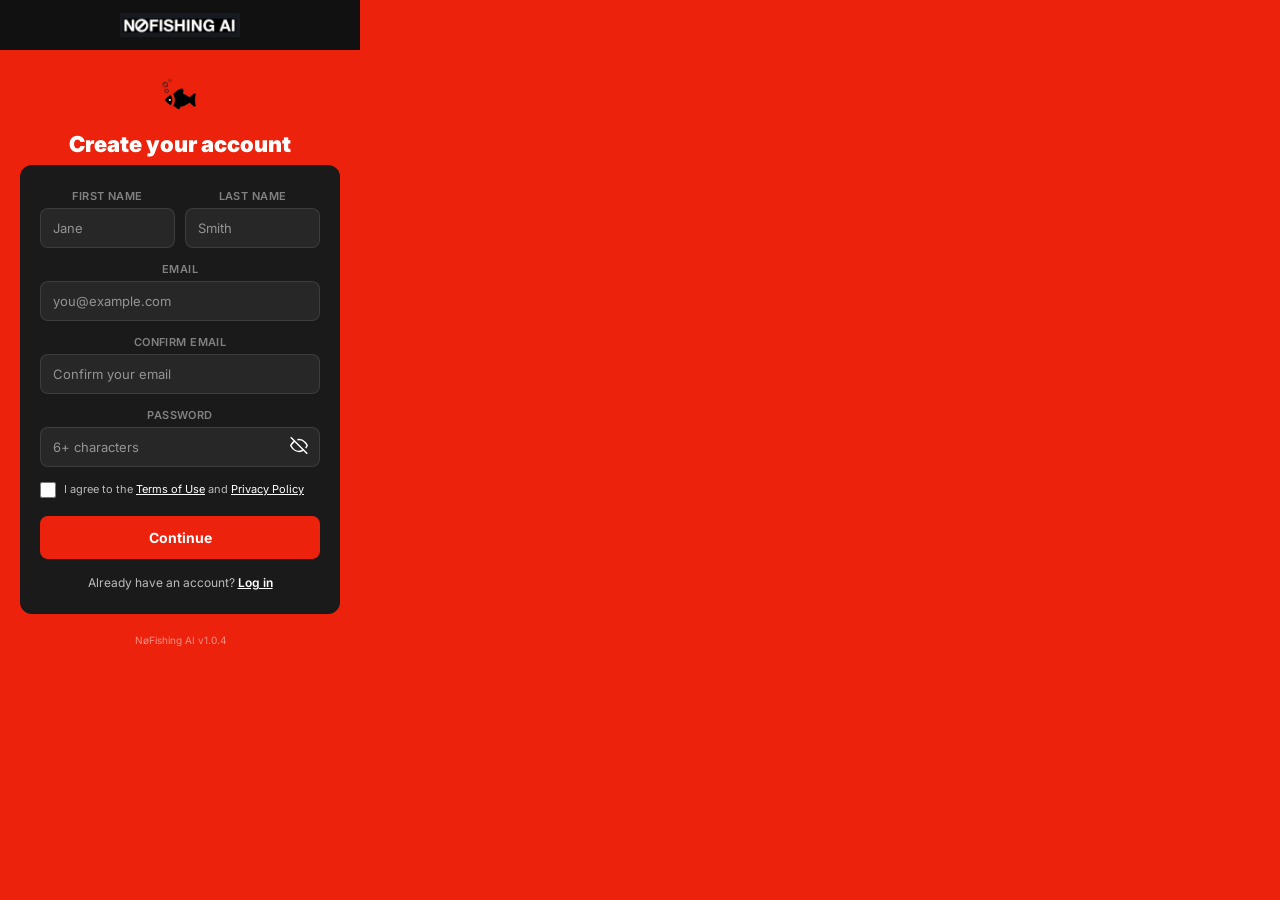
==== popup.html @ d05dd6f0 "Bump version to 1.0.4" ====
<!DOCTYPE html>
<html lang="en">
<head>
<meta charset="UTF-8"/>
<meta name="viewport" content="width=device-width, initial-scale=1.0"/>
<title>NøFishing AI</title>
<style>
@import url('https://fonts.googleapis.com/css2?family=Inter:wght@400;500;600;700;800;900&display=swap');

* { margin: 0; padding: 0; box-sizing: border-box; }

body {
  width: 360px;
  font-family: 'Inter', -apple-system, BlinkMacSystemFont, sans-serif;
  -webkit-font-smoothing: antialiased;
  background: #EC220C;
  color: #111111;
}

/* ── Views ── */
.view { display: none; }
.view.active { display: block; }

/* ── Shared black header ── */
.popup-header {
  width: 100%;
  height: 50px;
  background: #111111;
  display: flex;
  align-items: center;
  justify-content: center;
}

/* ── Shared body ── */
.screen-body {
  padding: 24px 20px;
  text-align: center;
  background: #EC220C;
}

.screen-fish {
  width: 80px;
  height: auto;
  display: block;
  margin: 0 auto 12px;
}

.screen-title {
  font-size: 22px;
  font-weight: 900;
  color: #ffffff;
  margin-bottom: 8px;
}

.screen-sub {
  font-size: 13px;
  color: rgba(255,255,255,0.7);
  line-height: 1.6;
  margin-bottom: 20px;
  max-width: 320px;
  margin-left: auto;
  margin-right: auto;
}

.screen-footer {
  font-size: 10px;
  color: rgba(255,255,255,0.5);
  margin-top: 20px;
}

/* ── Auth card ── */
.auth-card {
  background: #1a1a1a;
  border-radius: 12px;
  padding: 24px 20px;
  margin-bottom: 16px;
}

.auth-row {
  display: flex;
  gap: 10px;
}

.auth-row .auth-field { flex: 1; }

.auth-field {
  margin-bottom: 14px;
}

.auth-field label {
  display: block;
  font-size: 11px;
  font-weight: 600;
  color: rgba(255,255,255,0.45);
  margin-bottom: 5px;
  text-transform: uppercase;
  letter-spacing: 0.04em;
}

.auth-field input {
  width: 100%;
  padding: 11px 12px;
  background: rgba(255,255,255,0.06);
  border: 1px solid rgba(255,255,255,0.1);
  border-radius: 8px;
  color: #ffffff;
  font-family: 'Inter', sans-serif;
  font-size: 13px;
  transition: border-color 0.2s;
}

.auth-field input::placeholder { color: rgba(255,255,255,0.5); }

#view-welcome input { color: #ffffff !important; }
#view-welcome input::placeholder { color: rgba(255,255,255,0.5) !important; }

.password-wrap {
  position: relative;
}

.password-wrap input {
  padding-right: 40px;
}

.password-toggle {
  position: absolute;
  right: 10px;
  top: 50%;
  transform: translateY(-50%);
  background: none;
  border: none;
  color: rgba(255,255,255,0.5);
  font-size: 16px;
  cursor: pointer;
  padding: 2px;
  line-height: 1;
}

.password-toggle:hover { color: #ffffff; }

.auth-field input:focus { outline: none; border-color: #EC220C; }
.auth-field input.input-error { border-color: #EC220C !important; }

.field-error {
  font-size: 10px;
  color: #EC220C;
  margin-top: 3px;
  display: none;
}

.field-error.show { display: block; }

.auth-checkbox {
  display: flex;
  align-items: flex-start;
  gap: 8px;
  margin-bottom: 18px;
}

.auth-checkbox input[type="checkbox"] {
  width: 16px;
  height: 16px;
  margin-top: 1px;
  flex-shrink: 0;
  accent-color: #EC220C;
}

.auth-checkbox label {
  font-size: 11px;
  color: rgba(255,255,255,0.7);
  line-height: 1.5;
  cursor: pointer;
}

.auth-checkbox label a {
  color: #ffffff;
  text-decoration: underline;
}

.auth-checkbox-error {
  font-size: 10px;
  color: #EC220C;
  margin-top: -12px;
  margin-bottom: 14px;
  display: none;
}

.auth-checkbox-error.show { display: block; }

.error-banner {
  font-size: 11px;
  color: #EC220C;
  background: rgba(236,34,12,0.06);
  border: 1px solid rgba(236,34,12,0.15);
  border-radius: 8px;
  padding: 10px 14px;
  margin-bottom: 14px;
  text-align: center;
  display: none;
}

.error-banner.show { display: block; }

.auth-btn {
  display: block;
  width: 100%;
  padding: 13px 16px;
  background: #EC220C;
  color: #ffffff;
  border: none;
  border-radius: 8px;
  font-family: 'Inter', sans-serif;
  font-size: 14px;
  font-weight: 700;
  cursor: pointer;
  transition: opacity 0.15s;
}

.auth-btn:hover { opacity: 0.9; }
.auth-btn:disabled { opacity: 0.5; cursor: not-allowed; }

.auth-switch {
  text-align: center;
  font-size: 12px;
  color: rgba(255,255,255,0.7);
  margin-top: 16px;
}

.auth-switch button {
  background: none;
  border: none;
  color: #ffffff;
  text-decoration: underline;
  font-family: 'Inter', sans-serif;
  font-size: 12px;
  font-weight: 600;
  cursor: pointer;
}

/* ── Plan cards ── */
.plan-cards {
  display: flex;
  gap: 10px;
  margin-bottom: 16px;
}

.plan-card {
  flex: 1;
  background: #1a1a1a;
  border-radius: 12px;
  padding: 18px 12px;
  text-align: center;
  position: relative;
}

.plan-card-badge {
  position: absolute;
  top: -10px;
  left: 50%;
  transform: translateX(-50%);
  font-size: 9px;
  font-weight: 700;
  background: #EC220C;
  color: #ffffff;
  padding: 2px 8px;
  border-radius: 4px;
  white-space: nowrap;
}

.plan-card-label {
  font-size: 10px;
  font-weight: 700;
  color: rgba(255,255,255,0.4);
  text-transform: uppercase;
  letter-spacing: 0.06em;
  margin-bottom: 6px;
}

.plan-card-price {
  font-size: 24px;
  font-weight: 900;
  color: #ffffff;
  line-height: 1;
  margin-bottom: 3px;
}

.plan-card-price sup {
  font-size: 12px;
  vertical-align: top;
  font-weight: 700;
}

.plan-card-period {
  font-size: 10px;
  color: rgba(255,255,255,0.4);
  margin-bottom: 12px;
}

.plan-card-features {
  list-style: none;
  padding: 0;
  margin: 0 0 14px;
  text-align: left;
}

.plan-card-features li {
  font-size: 10px;
  color: rgba(255,255,255,0.7);
  padding: 2px 0 2px 12px;
  position: relative;
  line-height: 1.5;
}

.plan-card-features li::before {
  content: '';
  position: absolute;
  left: 0;
  top: 50%;
  transform: translateY(-50%);
  width: 4px;
  height: 4px;
  border-radius: 50%;
  background: #EC220C;
}

.plan-card-btn {
  display: block;
  width: 100%;
  padding: 10px;
  background: #ffffff;
  color: #111111;
  border: none;
  border-radius: 8px;
  font-family: 'Inter', sans-serif;
  font-size: 12px;
  font-weight: 700;
  cursor: pointer;
  transition: opacity 0.15s;
}

.plan-card-btn:hover { opacity: 0.9; }
.plan-card-btn.selected { background: #EC220C; color: #ffffff; }

/* ── Waiting button ── */
.btn-waiting {
  display: block;
  width: 100%;
  padding: 14px 16px;
  background: #ffffff;
  color: #111111;
  border: none;
  border-radius: 8px;
  font-family: 'Inter', sans-serif;
  font-size: 14px;
  font-weight: 700;
  cursor: pointer;
  transition: opacity 0.15s;
}

.btn-waiting:hover { opacity: 0.9; }

.device-limit-error {
  display: none;
  background: rgba(236,34,12,0.1);
  border: 1px solid #EC220C;
  border-radius: 10px;
  padding: 16px;
  margin-top: 16px;
  text-align: center;
}
.device-limit-error.show { display: block; }
.device-limit-error p {
  font-size: 12px;
  color: rgba(255,255,255,0.8);
  line-height: 1.6;
  margin-bottom: 12px;
}
.device-limit-error .btn-manage-devices {
  display: block;
  width: 100%;
  padding: 12px 16px;
  background: #EC220C;
  color: #ffffff;
  border: none;
  border-radius: 8px;
  font-family: 'Inter', sans-serif;
  font-size: 13px;
  font-weight: 700;
  cursor: pointer;
  transition: opacity 0.15s;
}
.device-limit-error .btn-manage-devices:hover { opacity: 0.9; }

/* ── VIEW: Active / Protection Status ── */
.active-header {
  width: 100%;
  height: 50px;
  background: #111111;
  display: flex;
  align-items: center;
  justify-content: space-between;
  padding: 0 16px;
}

.active-header-gear {
  background: none;
  border: none;
  font-size: 20px;
  color: #ffffff;
  cursor: pointer;
  padding: 4px;
  line-height: 1;
}

.active-header-gear:hover { opacity: 0.7; }

.active-body {
  padding: 24px 20px;
  text-align: center;
  background: #EC220C;
}

.active-status-text {
  font-size: 22px;
  font-weight: 900;
  color: #111111;
  letter-spacing: 3px;
  margin-bottom: 20px;
}

.active-stats {
  display: flex;
  gap: 8px;
  margin-bottom: 16px;
}

.active-stat-box {
  flex: 1;
  background: #3a3a3a;
  border-radius: 10px;
  padding: 18px 12px;
  text-align: center;
  border: 1px solid rgba(255,255,255,0.08);
  box-shadow: 0 4px 12px rgba(0,0,0,0.3);
}

.active-stat-num {
  font-size: 32px;
  font-weight: 900;
  color: #ffffff;
  line-height: 1;
  margin-bottom: 6px;
}

.active-stat-label {
  font-size: 9px;
  font-weight: 700;
  color: rgba(255,255,255,0.4);
  text-transform: uppercase;
  letter-spacing: 0.06em;
}

.active-msg {
  font-size: 12px;
  color: #ffffff;
  margin-bottom: 16px;
}

.guard-fish-container {
  width: 100%;
  height: 70px;
  background: #EC220C;
  overflow: hidden;
  position: relative;
}

.guard-fish-img {
  width: 60px;
  height: auto;
  position: absolute;
  bottom: 10px;
  left: 0;
  animation: swim 6s linear infinite;
}

@keyframes swim {
  0%    { left: 0; transform: scaleX(-1); }
  50%   { left: calc(100% - 60px); transform: scaleX(-1); }
  50.1% { left: calc(100% - 60px); transform: scaleX(1); }
  100%  { left: 0; transform: scaleX(1); }
}

.active-footer {
  margin-top: 16px;
  font-size: 10px;
  color: rgba(255,255,255,0.3);
}

/* ── VIEW: Settings ── */
.settings-header {
  width: 100%;
  height: 50px;
  background: #111111;
  display: flex;
  align-items: center;
  justify-content: center;
  position: relative;
  padding: 0 16px;
}

.settings-back {
  position: absolute;
  left: 16px;
  background: none;
  border: none;
  color: #ffffff;
  font-family: 'Inter', sans-serif;
  font-size: 13px;
  font-weight: 600;
  cursor: pointer;
}

.settings-back:hover { opacity: 0.7; }

.settings-body {
  padding: 20px;
  background: #111111;
}

.settings-section-label {
  font-size: 10px;
  font-weight: 700;
  color: #ffffff;
  text-transform: uppercase;
  letter-spacing: 0.06em;
  margin-bottom: 10px;
}

.settings-card {
  background: #3a3a3a;
  border-radius: 10px;
  padding: 14px 16px;
  margin-bottom: 16px;
  border: 1px solid #333333;
}

.settings-row {
  display: flex;
  justify-content: space-between;
  align-items: center;
  padding: 6px 0;
}

.settings-row-label {
  font-size: 12px;
  font-weight: 600;
  color: rgba(255,255,255,0.45);
}

.settings-row-value {
  font-size: 12px;
  color: #ffffff;
  font-weight: 500;
}

.settings-row-value.status-active {
  color: #22C55E;
  font-weight: 700;
}

.toggle-switch {
  position: relative;
  width: 40px;
  height: 22px;
  flex-shrink: 0;
}
.toggle-switch input {
  opacity: 0;
  width: 0;
  height: 0;
}
.toggle-slider {
  position: absolute;
  cursor: pointer;
  top: 0; left: 0; right: 0; bottom: 0;
  background: #555;
  border-radius: 11px;
  transition: background 0.2s;
}
.toggle-slider::before {
  content: '';
  position: absolute;
  width: 16px;
  height: 16px;
  left: 3px;
  bottom: 3px;
  background: #fff;
  border-radius: 50%;
  transition: transform 0.2s;
}
.toggle-switch input:checked + .toggle-slider {
  background: #22C55E;
}
.toggle-switch input:checked + .toggle-slider::before {
  transform: translateX(18px);
}

/* ── QR Scanner ── */
.btn-qr-scan {
  display: block;
  width: 100%;
  padding: 12px 16px;
  background: #3a3a3a;
  color: #ffffff;
  border: 1px solid rgba(255,255,255,0.1);
  border-radius: 10px;
  font-family: 'Inter', sans-serif;
  font-size: 13px;
  font-weight: 700;
  cursor: pointer;
  transition: background 0.15s;
  margin-bottom: 12px;
  letter-spacing: 0.02em;
}
.btn-qr-scan:hover { background: #4a4a4a; }

#qr-scanner-container {
  display: none;
  background: #222;
  border-radius: 10px;
  padding: 16px;
  margin-bottom: 12px;
  border: 1px solid rgba(255,255,255,0.1);
  text-align: center;
}
#qr-scanner-container.active { display: block; }

#qr-video {
  width: 100%;
  max-height: 200px;
  border-radius: 8px;
  background: #000;
  object-fit: cover;
}

#qr-result {
  font-size: 12px;
  line-height: 1.6;
  margin-top: 10px;
  padding: 10px 12px;
  border-radius: 8px;
  word-break: break-all;
  display: none;
}
#qr-result.show { display: block; }
#qr-result.safe { background: rgba(34,197,94,0.15); color: #22C55E; }
#qr-result.warning { background: rgba(245,158,11,0.15); color: #F59E0B; }
#qr-result.danger { background: rgba(236,34,12,0.15); color: #EC220C; }

.btn-qr-stop {
  display: inline-block;
  padding: 8px 20px;
  background: #EC220C;
  color: #ffffff;
  border: none;
  border-radius: 8px;
  font-family: 'Inter', sans-serif;
  font-size: 12px;
  font-weight: 700;
  cursor: pointer;
  margin-top: 10px;
  transition: opacity 0.15s;
}
.btn-qr-stop:hover { opacity: 0.9; }

.settings-logout {
  display: block;
  width: 100%;
  padding: 14px 16px;
  background: #EC220C;
  color: #ffffff;
  border: none;
  border-radius: 8px;
  font-family: 'Inter', sans-serif;
  font-size: 14px;
  font-weight: 700;
  cursor: pointer;
  transition: opacity 0.15s;
  margin-top: 8px;
}

.settings-logout:hover { opacity: 0.9; }

.settings-cancel {
  display: block;
  text-align: center;
  margin-top: 14px;
  font-size: 11px;
  color: rgba(255,255,255,0.35);
  text-decoration: none;
  font-family: 'Inter', sans-serif;
}

.settings-cancel:hover { color: rgba(255,255,255,0.55); }

.hidden { display: none !important; }
</style>
</head>
<body>

<!-- ══════════════════════════════════════════ -->
<!-- VIEW: Welcome / Signup                    -->
<!-- ══════════════════════════════════════════ -->
<div id="view-welcome" class="view active">
  <div class="popup-header">
    <img src="icons/logo.png" alt="NøFishing AI" style="height:24px;width:auto;"/>
  </div>
  <div class="screen-body">
    <img src="icons/nofishing-ai-bubbles.gif" alt="NøFishing AI" class="screen-fish"/>
    <div class="screen-title">Create your account</div>

    <div class="auth-card">
      <form id="signup-form" novalidate>
        <div class="auth-row">
          <div class="auth-field">
            <label for="s-first">First Name</label>
            <input id="s-first" type="text" placeholder="Jane"/>
            <div class="field-error" id="err-s-first"></div>
          </div>
          <div class="auth-field">
            <label for="s-last">Last Name</label>
            <input id="s-last" type="text" placeholder="Smith"/>
            <div class="field-error" id="err-s-last"></div>
          </div>
        </div>

        <div class="auth-field">
          <label for="s-email">Email</label>
          <input id="s-email" type="email" placeholder="you@example.com"/>
          <div class="field-error" id="err-s-email"></div>
        </div>

        <div class="auth-field">
          <label for="s-confirm-email">Confirm Email</label>
          <input id="s-confirm-email" type="email" placeholder="Confirm your email"/>
          <div class="field-error" id="err-s-confirm-email"></div>
        </div>

        <div class="auth-field">
          <label for="s-password">Password</label>
          <div class="password-wrap">
            <input id="s-password" type="password" placeholder="6+ characters"/>
            <button type="button" class="password-toggle" id="btn-toggle-password" title="Show password"><svg id="eye-icon" width="18" height="18" viewBox="0 0 24 24" fill="none" stroke="#ffffff" stroke-width="2"><path d="M17.94 17.94A10.07 10.07 0 0 1 12 20c-7 0-11-8-11-8a18.45 18.45 0 0 1 5.06-5.94"/><path d="M9.9 4.24A9.12 9.12 0 0 1 12 4c7 0 11 8 11 8a18.5 18.5 0 0 1-2.16 3.19"/><line x1="1" y1="1" x2="23" y2="23"/></svg></button>
          </div>
          <div class="field-error" id="err-s-password"></div>
        </div>

        <div class="auth-checkbox" id="terms-container">
          <input type="checkbox" id="s-terms"/>
          <label for="s-terms">I agree to the <a href="https://nofishing.ai/terms" target="_blank">Terms of Use</a> and <a href="https://nofishing.ai/privacy" target="_blank">Privacy Policy</a></label>
        </div>
        <div class="auth-checkbox-error" id="err-s-terms">You must agree to the terms</div>

        <div class="error-banner" id="signup-error-banner"></div>
        <button type="submit" class="auth-btn" id="btn-signup-submit">Continue</button>
      </form>

      <div class="auth-switch">Already have an account? <button id="btn-go-login">Log in</button></div>
    </div>

    <div class="screen-footer">NøFishing AI v1.0.4</div>
  </div>
</div>

<!-- ══════════════════════════════════════════ -->
<!-- VIEW: Plan Selection                      -->
<!-- ══════════════════════════════════════════ -->
<div id="view-plan" class="view">
  <div class="popup-header">
    <img src="icons/logo.png" alt="NøFishing AI" style="height:24px;width:auto;"/>
  </div>
  <div class="screen-body">
    <div class="screen-title">Choose Your Plan</div>
    <p class="screen-sub">Cancel anytime. No hidden fees.</p>

    <div class="plan-cards">
      <div class="plan-card">
        <div class="plan-card-label">Monthly</div>
        <div class="plan-card-price"><sup>$</sup>4.99</div>
        <div class="plan-card-period">/month</div>
        <ul class="plan-card-features">
          <li>AI-powered phishing detection</li>
          <li>Real-time website analysis</li>
          <li>Automatic link scanning</li>
          <li>Continuous AI updates</li>
          <li>Zero configuration</li>
          <li>Runs silently 24/7</li>
          <li>Blocks ads & trackers</li>
          <li>Mobile link & QR scanner</li>
        </ul>
        <button class="plan-card-btn" id="btn-plan-monthly">Select Monthly</button>
      </div>
      <div class="plan-card">
        <span class="plan-card-badge">BEST VALUE</span>
        <div class="plan-card-label">Yearly</div>
        <div class="plan-card-price"><sup>$</sup>49.99</div>
        <div class="plan-card-period">/year — save 17%</div>
        <ul class="plan-card-features">
          <li>AI-powered phishing detection</li>
          <li>Real-time website analysis</li>
          <li>Automatic link scanning</li>
          <li>Continuous AI updates</li>
          <li>Zero configuration</li>
          <li>Runs silently 24/7</li>
          <li>Blocks ads & trackers</li>
          <li>Mobile link & QR scanner</li>
        </ul>
        <button class="plan-card-btn" id="btn-plan-yearly">Select Yearly</button>
      </div>
    </div>

    <div class="screen-footer">NøFishing AI v1.0.4</div>
  </div>
</div>

<!-- ══════════════════════════════════════════ -->
<!-- VIEW: Waiting for Payment                 -->
<!-- ══════════════════════════════════════════ -->
<div id="view-waiting" class="view">
  <div class="popup-header">
    <img src="icons/logo.png" alt="NøFishing AI" style="height:24px;width:auto;"/>
  </div>
  <div class="screen-body">
    <img src="icons/nofishing-ai-bubbles.gif" alt="NøFishing AI" class="screen-fish"/>
    <div class="screen-title">Full Protection — One Step Away</div>
    <p class="screen-sub">Complete your payment in the browser tab to activate your protection.</p>
    <button class="btn-waiting" id="btn-open-payment">Complete My Protection &rarr;</button>

    <div class="device-limit-error" id="device-limit-error">
      <p>Device limit reached. You already have 2 devices registered. Remove a device to activate this one.</p>
      <button class="btn-manage-devices" id="btn-manage-devices">Manage Devices</button>
    </div>

    <div class="screen-footer">NøFishing AI v1.0.4</div>
  </div>
</div>

<!-- ══════════════════════════════════════════ -->
<!-- VIEW: Login                               -->
<!-- ══════════════════════════════════════════ -->
<div id="view-login" class="view">
  <div class="popup-header">
    <img src="icons/logo.png" alt="NøFishing AI" style="height:24px;width:auto;"/>
  </div>
  <div class="screen-body">
    <img src="icons/nofishing-ai-bubbles.gif" alt="NøFishing AI" class="screen-fish"/>
    <div class="screen-title">Welcome back</div>
    <p class="screen-sub">Sign in to activate your protection.</p>

    <div class="auth-card">
      <form id="login-form" novalidate>
        <div class="error-banner" id="login-error-banner"></div>

        <div class="auth-field">
          <label for="l-email">Email</label>
          <input id="l-email" type="email" placeholder="you@example.com"/>
          <div class="field-error" id="err-l-email"></div>
        </div>

        <div class="auth-field">
          <label for="l-password">Password</label>
          <div class="password-wrap">
            <input id="l-password" type="password" placeholder="Your password"/>
            <button type="button" class="password-toggle" id="btn-toggle-login-password" title="Show password"><svg id="eye-icon-login" width="18" height="18" viewBox="0 0 24 24" fill="none" stroke="#ffffff" stroke-width="2"><path d="M17.94 17.94A10.07 10.07 0 0 1 12 20c-7 0-11-8-11-8a18.45 18.45 0 0 1 5.06-5.94"/><path d="M9.9 4.24A9.12 9.12 0 0 1 12 4c7 0 11 8 11 8a18.5 18.5 0 0 1-2.16 3.19"/><line x1="1" y1="1" x2="23" y2="23"/></svg></button>
          </div>
          <div class="field-error" id="err-l-password"></div>
        </div>

        <div style="text-align:center;margin-bottom:14px;">
          <a href="https://nofishing.ai/reset-password" target="_blank" style="font-size:11px;color:rgba(255,255,255,0.5);text-decoration:none;font-family:'Inter',sans-serif;">Forgot your password?</a>
        </div>

        <button type="submit" class="auth-btn" id="btn-login-submit">Log in</button>
      </form>

      <div class="auth-switch">Don't have an account? <button id="btn-go-signup">Sign up</button></div>
    </div>

    <div class="screen-footer">NøFishing AI v1.0.4</div>
  </div>
</div>

<!-- ══════════════════════════════════════════ -->
<!-- VIEW: Active / Protection Status          -->
<!-- ══════════════════════════════════════════ -->
<div id="view-active" class="view">
  <div class="active-header">
    <img src="icons/logo.png" alt="NøFishing AI" style="height:24px;width:auto;"/>
    <button class="active-header-gear" id="btn-open-settings">&#9881;</button>
  </div>
  <div class="active-body">
    <div class="guard-fish-container">
      <img src="icons/nofishing-ai-bubbles.gif" alt="Guard fish" class="guard-fish-img"/>
    </div>
    <div class="active-status-text" style="color:#ffffff;">AI PROTECTED</div>
    <div class="active-stats">
      <div class="active-stat-box">
        <div class="active-stat-num" id="stat-sites">0</div>
        <div class="active-stat-label">Sites Safe</div>
      </div>
      <div class="active-stat-box">
        <div class="active-stat-num" id="stat-threats">0</div>
        <div class="active-stat-label">Threats Blocked</div>
      </div>
      <div class="active-stat-box">
        <div class="active-stat-num" id="stat-ads">0</div>
        <div class="active-stat-label">Trackers Stopped</div>
      </div>
    </div>
    <div class="active-msg">NøFishing AI is running silently, protecting you.</div>
    <img src="icons/fish-no-symbol-red.png" style="width:80px;height:80px;display:block;margin:0 auto 24px auto;">
    <div class="active-footer">NøFishing AI v1.0.4</div>
  </div>
</div>

<!-- ══════════════════════════════════════════ -->
<!-- VIEW: Settings                            -->
<!-- ══════════════════════════════════════════ -->
<div id="view-settings" class="view">
  <div class="settings-header">
    <button class="settings-back" id="btn-settings-back">&#8592; Back</button>
    <img src="icons/logo.png" alt="NøFishing AI" style="height:24px;width:auto;"/>
  </div>
  <div class="settings-body">
    <div class="settings-section-label">Account</div>
    <div class="settings-card">
      <div class="settings-row">
        <span class="settings-row-label">Email</span>
        <span class="settings-row-value" id="settings-email">—</span>
      </div>
      <div class="settings-row">
        <span class="settings-row-label">Plan</span>
        <span class="settings-row-value" id="settings-plan">—</span>
      </div>
      <div class="settings-row">
        <span class="settings-row-label">Protected since</span>
        <span class="settings-row-value" id="settings-member-since">—</span>
      </div>
      <div class="settings-row">
        <span class="settings-row-label">License</span>
        <span class="settings-row-value" id="settings-license">—</span>
      </div>
      <div class="settings-row">
        <span class="settings-row-label">Coverage</span>
        <span class="settings-row-value" id="settings-coverage">—</span>
      </div>
    </div>

    <div class="settings-section-label">Protection</div>
    <div class="settings-card">
      <div class="settings-row">
        <span class="settings-row-label">Status</span>
        <span class="settings-row-value status-active"><span style="display:inline-block;width:8px;height:8px;border-radius:50%;background:#22C55E;margin-right:6px;vertical-align:middle;"></span>Active</span>
      </div>
      <div class="settings-row">
        <span class="settings-row-label">Days protected</span>
        <span class="settings-row-value" id="settings-days">—</span>
      </div>
      <div class="settings-row">
        <span class="settings-row-label">Sites scanned</span>
        <span class="settings-row-value" id="settings-sites">0</span>
      </div>
      <div class="settings-row">
        <span class="settings-row-label">Threats blocked</span>
        <span class="settings-row-value" id="settings-threats">0</span>
      </div>
    </div>

    <div class="settings-section-label">Content Blocking</div>
    <div class="settings-card">
      <div class="settings-row">
        <span class="settings-row-label">Block Ads & Trackers</span>
        <label class="toggle-switch">
          <input type="checkbox" id="toggle-content-blocking" checked />
          <span class="toggle-slider"></span>
        </label>
      </div>
      <div class="settings-row">
        <span class="settings-row-label">Trackers stopped (total)</span>
        <span class="settings-row-value" id="settings-blocked-count">0</span>
      </div>
    </div>

    <button class="settings-logout" id="btn-logout">Log Out</button>
    <a href="mailto:hello@nofishing.ai?subject=Cancel Subscription" class="settings-cancel">Cancel subscription</a>
  </div>
</div>

<script src="supabase.js"></script>
<script src="jsqr.js"></script>
<script src="popup.js"></script>
</body>
</html>
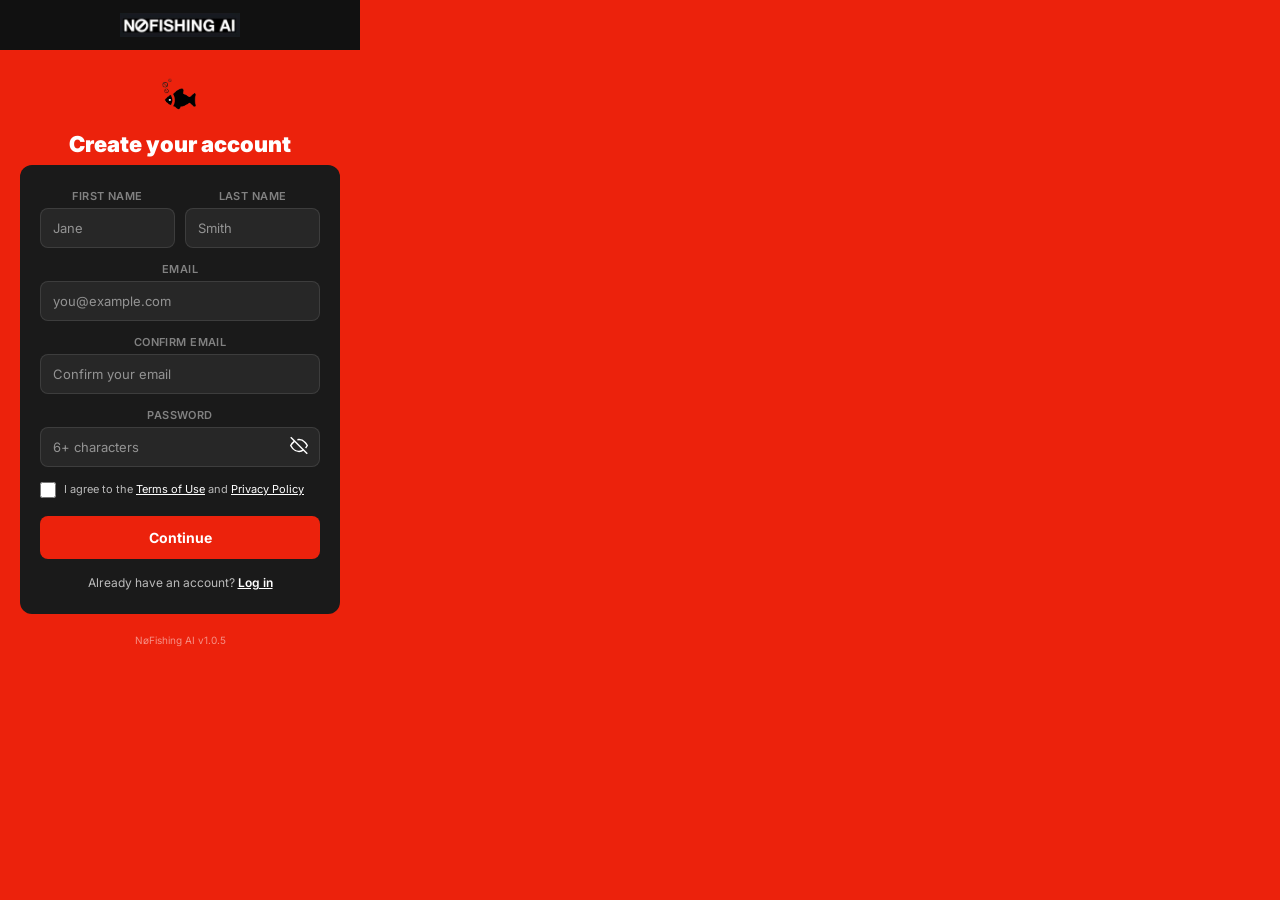
==== commit b4b753f5: "Bump version to 1.0.5" ====
--- a/popup.html
+++ b/popup.html
@@ -768,7 +768,7 @@
       <div class="auth-switch">Already have an account? <button id="btn-go-login">Log in</button></div>
     </div>
 
-    <div class="screen-footer">NøFishing AI v1.0.4</div>
+    <div class="screen-footer">NøFishing AI v1.0.5</div>
   </div>
 </div>
 
@@ -819,7 +819,7 @@
       </div>
     </div>
 
-    <div class="screen-footer">NøFishing AI v1.0.4</div>
+    <div class="screen-footer">NøFishing AI v1.0.5</div>
   </div>
 </div>
 
@@ -841,7 +841,7 @@
       <button class="btn-manage-devices" id="btn-manage-devices">Manage Devices</button>
     </div>
 
-    <div class="screen-footer">NøFishing AI v1.0.4</div>
+    <div class="screen-footer">NøFishing AI v1.0.5</div>
   </div>
 </div>
 
@@ -886,7 +886,7 @@
       <div class="auth-switch">Don't have an account? <button id="btn-go-signup">Sign up</button></div>
     </div>
 
-    <div class="screen-footer">NøFishing AI v1.0.4</div>
+    <div class="screen-footer">NøFishing AI v1.0.5</div>
   </div>
 </div>
 
@@ -919,7 +919,7 @@
     </div>
     <div class="active-msg">NøFishing AI is running silently, protecting you.</div>
     <img src="icons/fish-no-symbol-red.png" style="width:80px;height:80px;display:block;margin:0 auto 24px auto;">
-    <div class="active-footer">NøFishing AI v1.0.4</div>
+    <div class="active-footer">NøFishing AI v1.0.5</div>
   </div>
 </div>
 
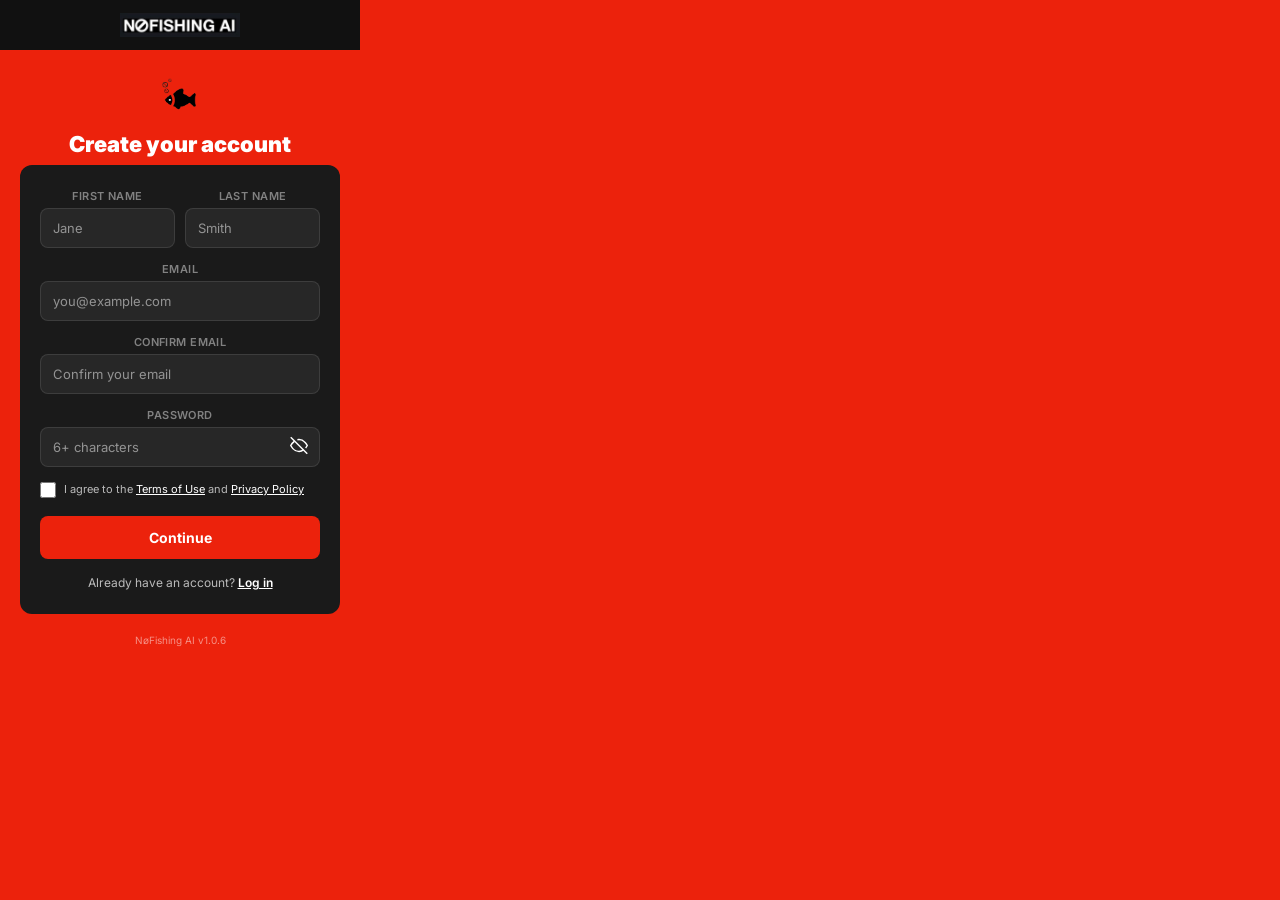
==== commit e92631d4: "Bump version to 1.0.6" ====
--- a/popup.html
+++ b/popup.html
@@ -768,7 +768,7 @@
       <div class="auth-switch">Already have an account? <button id="btn-go-login">Log in</button></div>
     </div>
 
-    <div class="screen-footer">NøFishing AI v1.0.5</div>
+    <div class="screen-footer">NøFishing AI v1.0.6</div>
   </div>
 </div>
 
@@ -819,7 +819,7 @@
       </div>
     </div>
 
-    <div class="screen-footer">NøFishing AI v1.0.5</div>
+    <div class="screen-footer">NøFishing AI v1.0.6</div>
   </div>
 </div>
 
@@ -841,7 +841,7 @@
       <button class="btn-manage-devices" id="btn-manage-devices">Manage Devices</button>
     </div>
 
-    <div class="screen-footer">NøFishing AI v1.0.5</div>
+    <div class="screen-footer">NøFishing AI v1.0.6</div>
   </div>
 </div>
 
@@ -886,7 +886,7 @@
       <div class="auth-switch">Don't have an account? <button id="btn-go-signup">Sign up</button></div>
     </div>
 
-    <div class="screen-footer">NøFishing AI v1.0.5</div>
+    <div class="screen-footer">NøFishing AI v1.0.6</div>
   </div>
 </div>
 
@@ -919,7 +919,7 @@
     </div>
     <div class="active-msg">NøFishing AI is running silently, protecting you.</div>
     <img src="icons/fish-no-symbol-red.png" style="width:80px;height:80px;display:block;margin:0 auto 24px auto;">
-    <div class="active-footer">NøFishing AI v1.0.5</div>
+    <div class="active-footer">NøFishing AI v1.0.6</div>
   </div>
 </div>
 
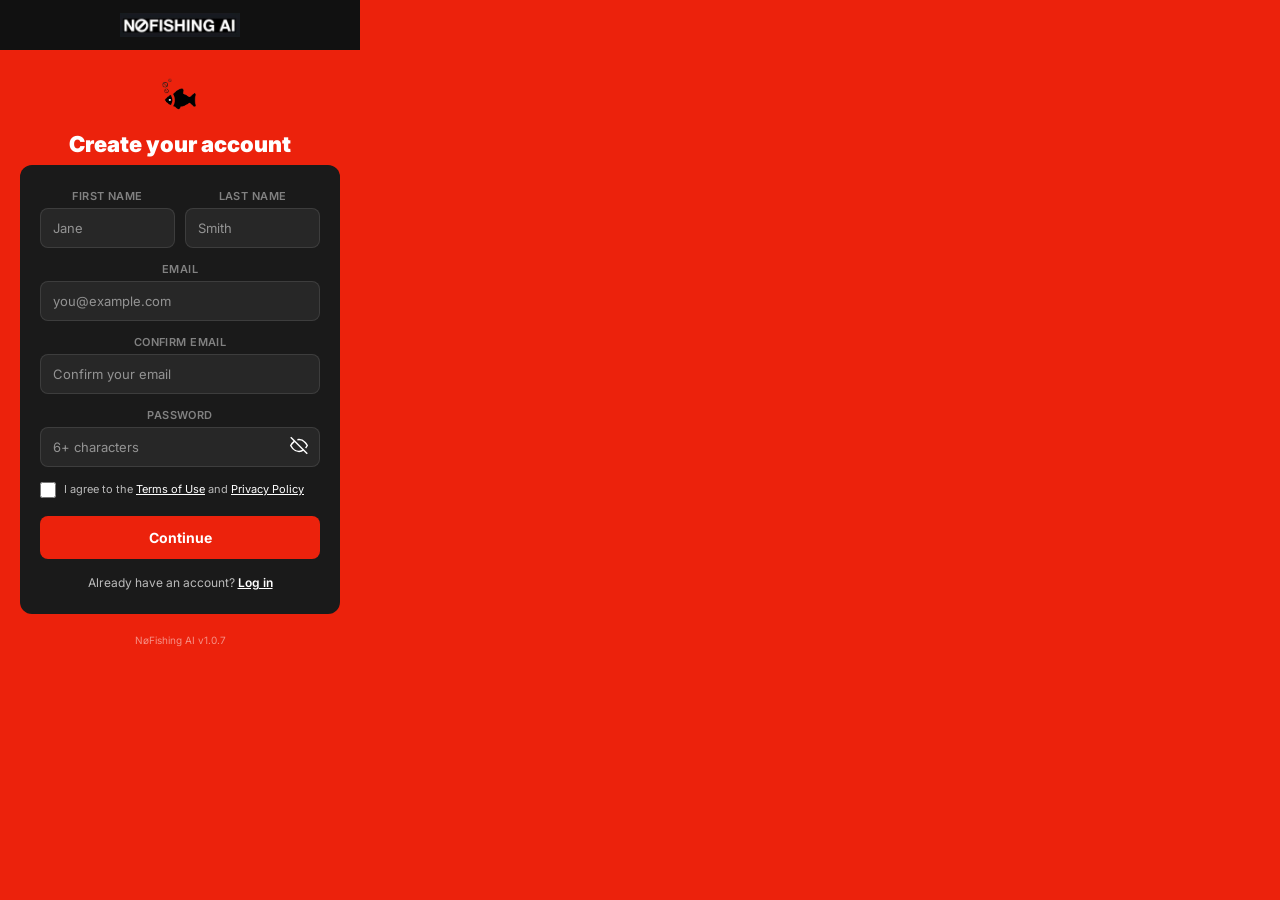
==== commit ddd4682f: "Bump version to 1.0.7" ====
--- a/popup.html
+++ b/popup.html
@@ -768,7 +768,7 @@
       <div class="auth-switch">Already have an account? <button id="btn-go-login">Log in</button></div>
     </div>
 
-    <div class="screen-footer">NøFishing AI v1.0.6</div>
+    <div class="screen-footer">NøFishing AI v1.0.7</div>
   </div>
 </div>
 
@@ -819,7 +819,7 @@
       </div>
     </div>
 
-    <div class="screen-footer">NøFishing AI v1.0.6</div>
+    <div class="screen-footer">NøFishing AI v1.0.7</div>
   </div>
 </div>
 
@@ -841,7 +841,7 @@
       <button class="btn-manage-devices" id="btn-manage-devices">Manage Devices</button>
     </div>
 
-    <div class="screen-footer">NøFishing AI v1.0.6</div>
+    <div class="screen-footer">NøFishing AI v1.0.7</div>
   </div>
 </div>
 
@@ -886,7 +886,7 @@
       <div class="auth-switch">Don't have an account? <button id="btn-go-signup">Sign up</button></div>
     </div>
 
-    <div class="screen-footer">NøFishing AI v1.0.6</div>
+    <div class="screen-footer">NøFishing AI v1.0.7</div>
   </div>
 </div>
 
@@ -919,7 +919,7 @@
     </div>
     <div class="active-msg">NøFishing AI is running silently, protecting you.</div>
     <img src="icons/fish-no-symbol-red.png" style="width:80px;height:80px;display:block;margin:0 auto 24px auto;">
-    <div class="active-footer">NøFishing AI v1.0.6</div>
+    <div class="active-footer">NøFishing AI v1.0.7</div>
   </div>
 </div>
 
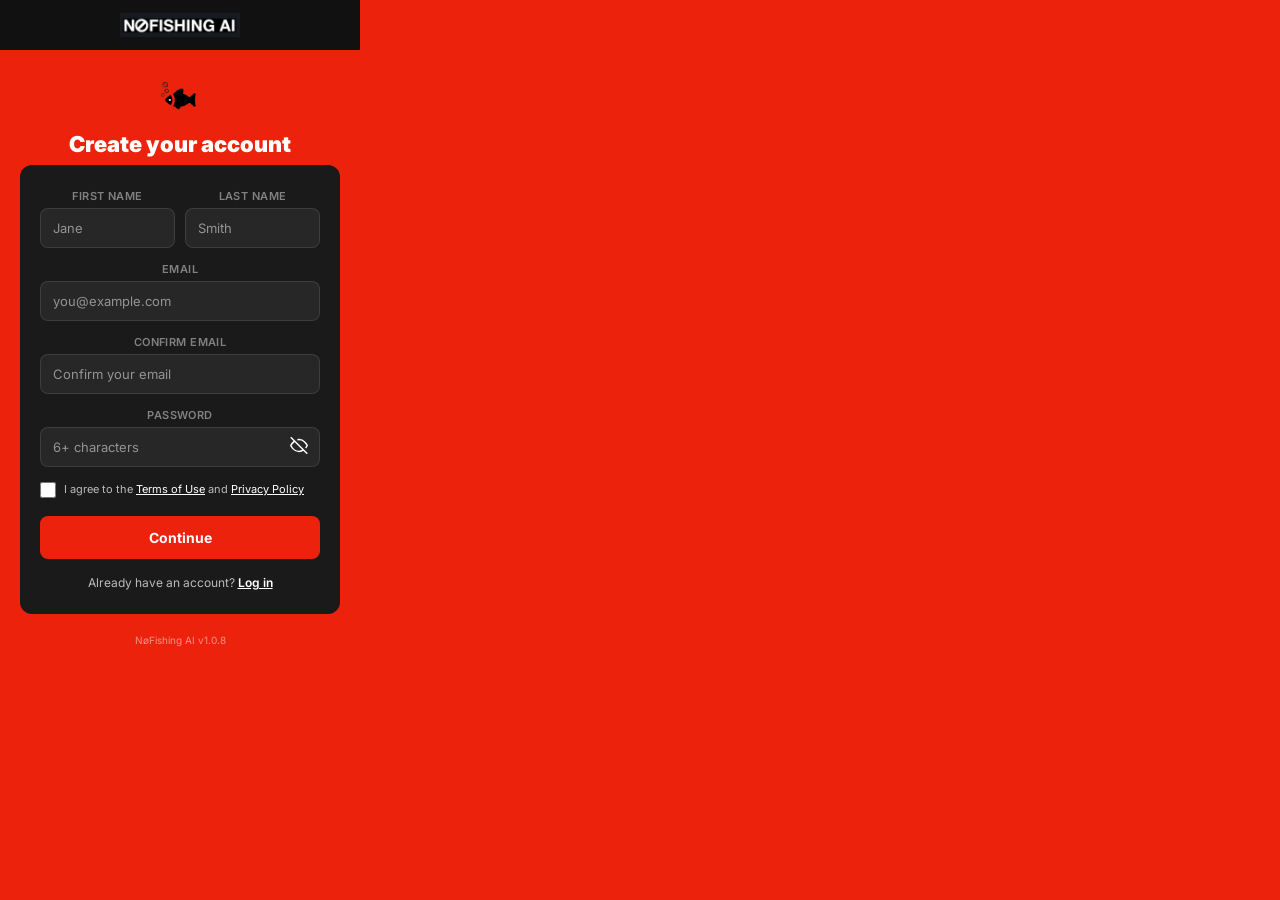
==== commit e02f86c7: "Bump version to 1.0.8" ====
--- a/popup.html
+++ b/popup.html
@@ -768,7 +768,7 @@
       <div class="auth-switch">Already have an account? <button id="btn-go-login">Log in</button></div>
     </div>
 
-    <div class="screen-footer">NøFishing AI v1.0.7</div>
+    <div class="screen-footer">NøFishing AI v1.0.8</div>
   </div>
 </div>
 
@@ -819,7 +819,7 @@
       </div>
     </div>
 
-    <div class="screen-footer">NøFishing AI v1.0.7</div>
+    <div class="screen-footer">NøFishing AI v1.0.8</div>
   </div>
 </div>
 
@@ -841,7 +841,7 @@
       <button class="btn-manage-devices" id="btn-manage-devices">Manage Devices</button>
     </div>
 
-    <div class="screen-footer">NøFishing AI v1.0.7</div>
+    <div class="screen-footer">NøFishing AI v1.0.8</div>
   </div>
 </div>
 
@@ -886,7 +886,7 @@
       <div class="auth-switch">Don't have an account? <button id="btn-go-signup">Sign up</button></div>
     </div>
 
-    <div class="screen-footer">NøFishing AI v1.0.7</div>
+    <div class="screen-footer">NøFishing AI v1.0.8</div>
   </div>
 </div>
 
@@ -919,7 +919,7 @@
     </div>
     <div class="active-msg">NøFishing AI is running silently, protecting you.</div>
     <img src="icons/fish-no-symbol-red.png" style="width:80px;height:80px;display:block;margin:0 auto 24px auto;">
-    <div class="active-footer">NøFishing AI v1.0.7</div>
+    <div class="active-footer">NøFishing AI v1.0.8</div>
   </div>
 </div>
 
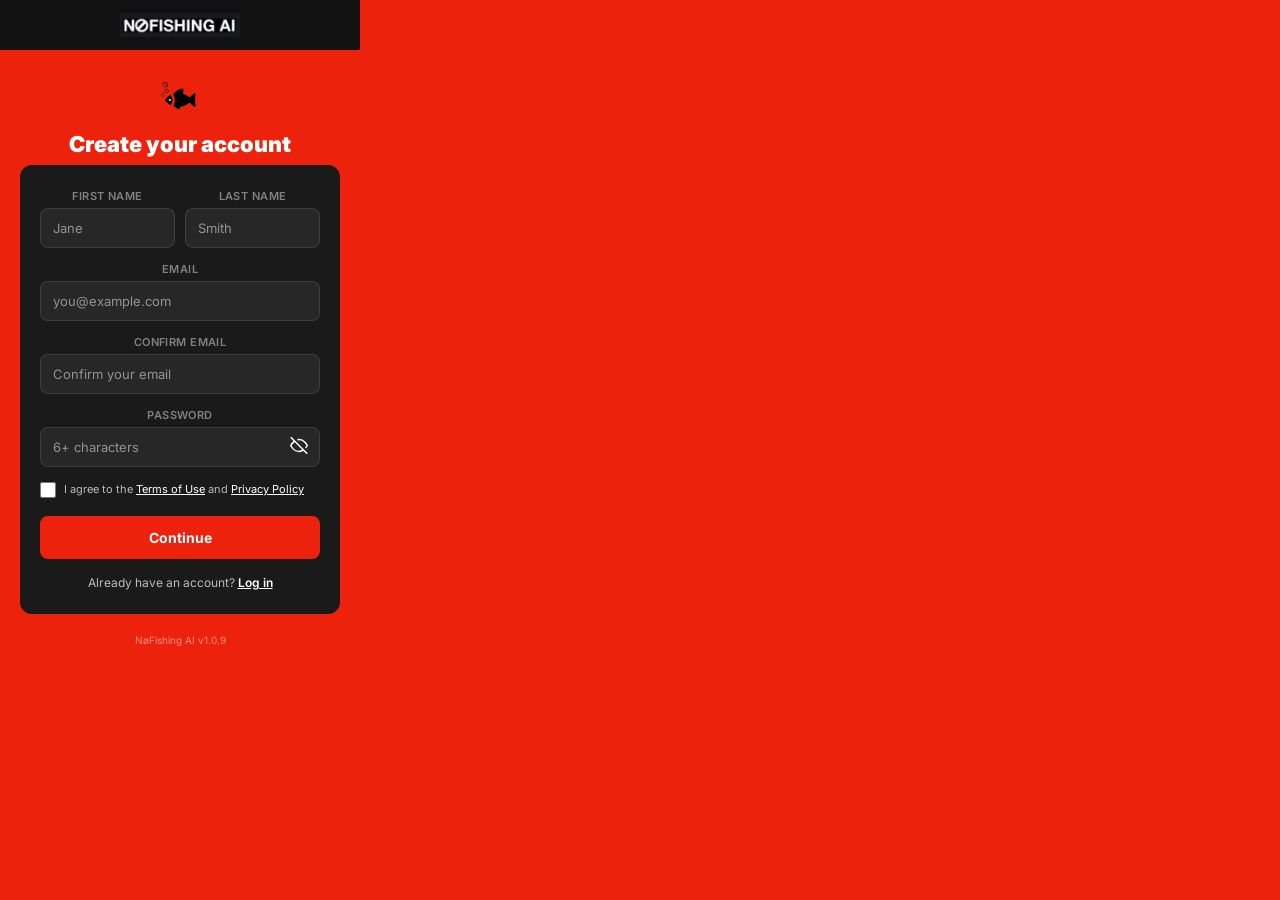
==== commit ea8b2ffc: "Bump version to 1.0.9" ====
--- a/popup.html
+++ b/popup.html
@@ -768,7 +768,7 @@
       <div class="auth-switch">Already have an account? <button id="btn-go-login">Log in</button></div>
     </div>
 
-    <div class="screen-footer">NøFishing AI v1.0.8</div>
+    <div class="screen-footer">NøFishing AI v1.0.9</div>
   </div>
 </div>
 
@@ -819,7 +819,7 @@
       </div>
     </div>
 
-    <div class="screen-footer">NøFishing AI v1.0.8</div>
+    <div class="screen-footer">NøFishing AI v1.0.9</div>
   </div>
 </div>
 
@@ -841,7 +841,7 @@
       <button class="btn-manage-devices" id="btn-manage-devices">Manage Devices</button>
     </div>
 
-    <div class="screen-footer">NøFishing AI v1.0.8</div>
+    <div class="screen-footer">NøFishing AI v1.0.9</div>
   </div>
 </div>
 
@@ -886,7 +886,7 @@
       <div class="auth-switch">Don't have an account? <button id="btn-go-signup">Sign up</button></div>
     </div>
 
-    <div class="screen-footer">NøFishing AI v1.0.8</div>
+    <div class="screen-footer">NøFishing AI v1.0.9</div>
   </div>
 </div>
 
@@ -919,7 +919,7 @@
     </div>
     <div class="active-msg">NøFishing AI is running silently, protecting you.</div>
     <img src="icons/fish-no-symbol-red.png" style="width:80px;height:80px;display:block;margin:0 auto 24px auto;">
-    <div class="active-footer">NøFishing AI v1.0.8</div>
+    <div class="active-footer">NøFishing AI v1.0.9</div>
   </div>
 </div>
 
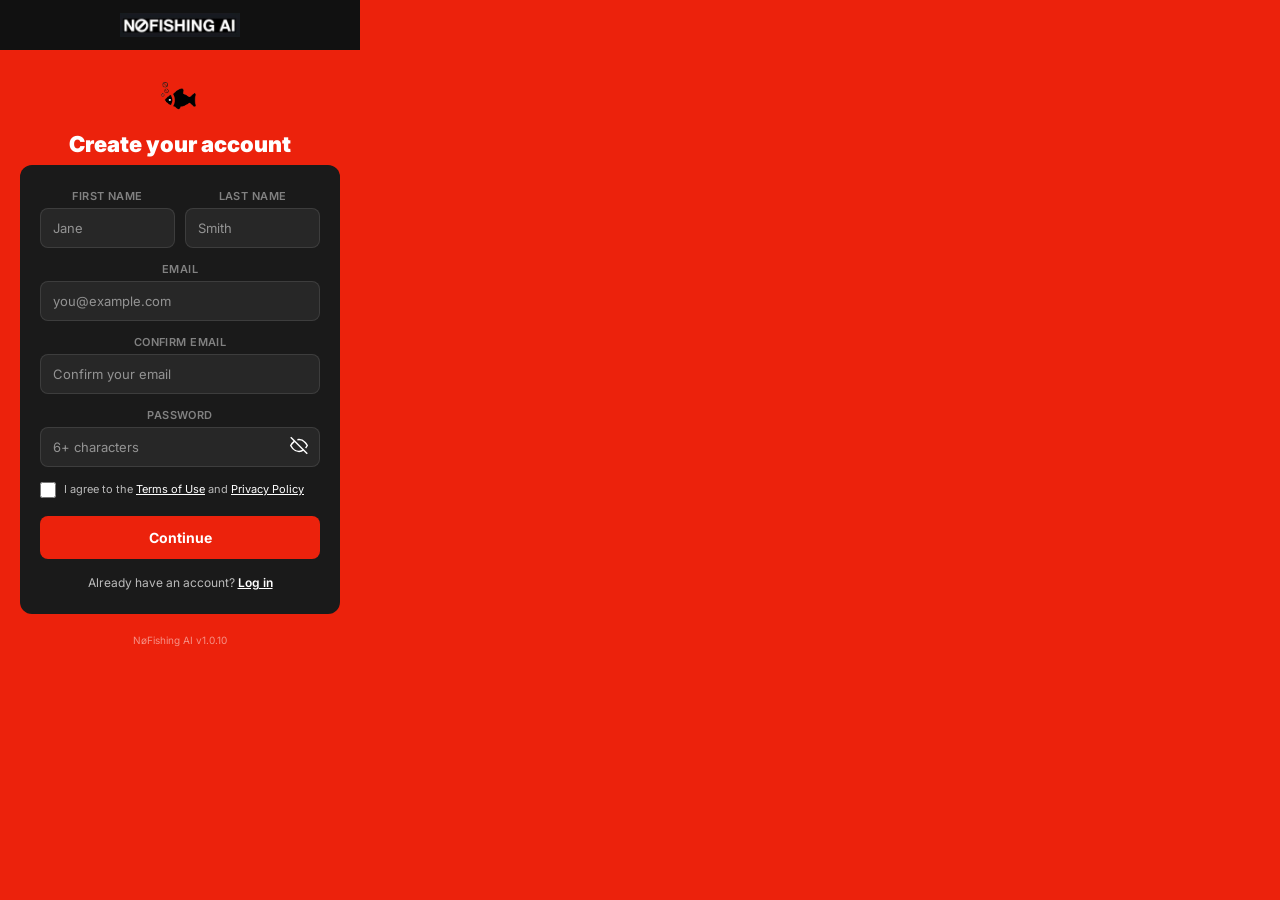
==== commit 2c1f229b: "Bump version to 1.0.10" ====
--- a/popup.html
+++ b/popup.html
@@ -768,7 +768,7 @@
       <div class="auth-switch">Already have an account? <button id="btn-go-login">Log in</button></div>
     </div>
 
-    <div class="screen-footer">NøFishing AI v1.0.9</div>
+    <div class="screen-footer">NøFishing AI v1.0.10</div>
   </div>
 </div>
 
@@ -819,7 +819,7 @@
       </div>
     </div>
 
-    <div class="screen-footer">NøFishing AI v1.0.9</div>
+    <div class="screen-footer">NøFishing AI v1.0.10</div>
   </div>
 </div>
 
@@ -841,7 +841,7 @@
       <button class="btn-manage-devices" id="btn-manage-devices">Manage Devices</button>
     </div>
 
-    <div class="screen-footer">NøFishing AI v1.0.9</div>
+    <div class="screen-footer">NøFishing AI v1.0.10</div>
   </div>
 </div>
 
@@ -886,7 +886,7 @@
       <div class="auth-switch">Don't have an account? <button id="btn-go-signup">Sign up</button></div>
     </div>
 
-    <div class="screen-footer">NøFishing AI v1.0.9</div>
+    <div class="screen-footer">NøFishing AI v1.0.10</div>
   </div>
 </div>
 
@@ -919,7 +919,7 @@
     </div>
     <div class="active-msg">NøFishing AI is running silently, protecting you.</div>
     <img src="icons/fish-no-symbol-red.png" style="width:80px;height:80px;display:block;margin:0 auto 24px auto;">
-    <div class="active-footer">NøFishing AI v1.0.9</div>
+    <div class="active-footer">NøFishing AI v1.0.10</div>
   </div>
 </div>
 
@@ -953,6 +953,10 @@
       <div class="settings-row">
         <span class="settings-row-label">Coverage</span>
         <span class="settings-row-value" id="settings-coverage">—</span>
+      </div>
+      <div class="settings-row">
+        <span class="settings-row-label">Version</span>
+        <span class="settings-row-value" id="settings-version">—</span>
       </div>
     </div>
 
